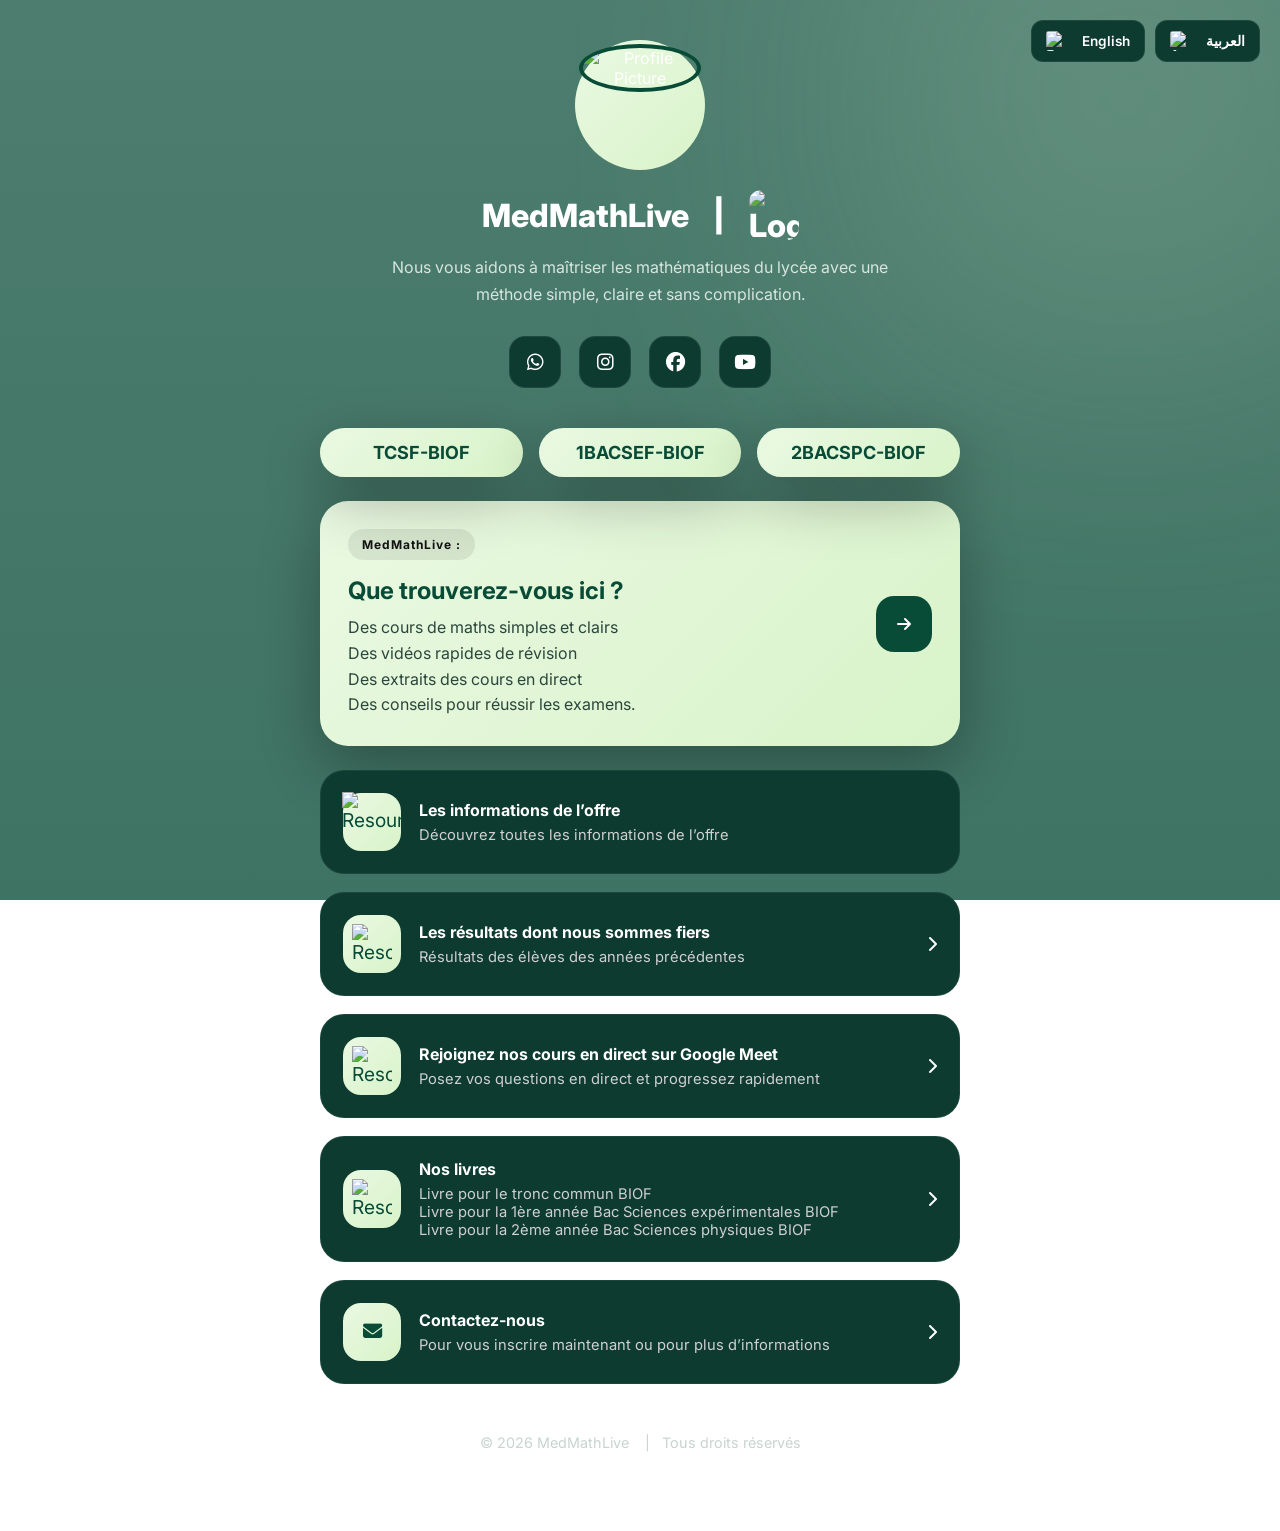
==== index.html @ 4af02d00 "Add files via upload" ====
<!-- index.html -->
<!DOCTYPE html>
<html lang="fr">
<head>
  <meta charset="UTF-8" />
  <meta name="viewport" content="width=device-width, initial-scale=1.0" />
  <title>MedMathLive</title>

  <!-- Google Font -->
  <link rel="preconnect" href="https://fonts.googleapis.com">
  <link rel="preconnect" href="https://fonts.gstatic.com" crossorigin>
  <link href="https://fonts.googleapis.com/css2?family=Inter:wght@400;500;600;700;800&display=swap" rel="stylesheet">

  <!-- Icons -->
  <link
    rel="stylesheet"
    href="https://cdnjs.cloudflare.com/ajax/libs/font-awesome/6.5.1/css/all.min.css"
  />

  <link rel="stylesheet" href="style.css" />
</head>

<body>

  <div class="background-glow"></div>

  <!-- 🌐 LANGUAGE SWITCHER -->
  <div class="lang-switcher">
    <a href="en.html" class="lang-btn">
    <img src="images/uk-flag.png" alt="English" class="flag-icon">
    English
    </a>

   <a href="ar.html" class="lang-btn">
   <img src="images/morocco-flag.png" alt="Arabic" class="flag-icon">
  العربية
    </a>
  </div>

  <main class="container">

    <!-- Profile Section -->
    <section class="profile-section">

      <div class="profile-ring">
        <img
     src="images/imageprofile.png"
     alt="Profile Picture"
     class="profile-image"
     id="profileImg"
        />
      </div>

      <h1 class="title">
     MedMathLive&nbsp;&nbsp;&nbsp;&nbsp;| &nbsp;    
      <img src="images/logo.png" alt="Logo"   class="title-logo">
     </h1>

      <p class="bio">
        Nous vous aidons à maîtriser les mathématiques du lycée avec une méthode simple, claire et sans complication.
      </p>

      <div class="socials">

        <a href="https://wa.me/+212695561117" target="_blank">
        <i class="fab fa-whatsapp"></i>
        </a>

        <a href="https://www.instagram.com/medmathlive/" target="_blank">
          <i class="fab fa-instagram"></i>
        </a>

        <a href="https://web.facebook.com/MedMathLive" target="_blank">
          <i class="fab fa-facebook"></i>
        </a>

        <a href="https://www.youtube.com/@MedMathLive" target="_blank">
          <i class="fab fa-youtube"></i>
        </a>


      </div>

    </section>

   <!-- annees -->
   <div class="annees-row">

    <a href="books.html" class="featured-card small-card">
    <div class="featured-content">
        <h2>TCSF-BIOF</h2>
    </div>
    </a>
 
    <a href="books.html#annees" class="featured-card small-card">
  <div class="featured-content">
    <h2>1BACSEF-BIOF</h2>
  </div>
  </a>

   <a href="books.html#anneess" class="featured-card small-card">
    <div class="featured-content">
      <h2>2BACSPC-BIOF</h2>
    </div>
   </a>
    </div>


    <!-- Featured CTA -->
    <a href="infoes.html" class="featured-card">

      <div class="featured-content">
        <span class="featured-badge">MedMathLive :</span>

        <h2>Que trouverez-vous ici ?</h2>

        <p>
          Des cours de maths simples et clairs<br>
Des vidéos rapides de révision<br>
Des extraits des cours en direct<br>
Des conseils pour réussir les examens.
        </p>
      </div>

      <div class="featured-arrow">
        <i class="fa-solid fa-arrow-right"></i>
      </div>

    </a>

    <!-- Links -->
    <section class="links-section">

      <a href="infoes.html" class="link-card">
     <div class="link-left">
    <div class="icon-box">
     <img src="images/offreinfo.png" alt="Resources" class="custom-icon big-icon">
    </div>
  
     <div>
      <h3>Les informations de l’offre</h3>
      <p>Découvrez toutes les informations de l’offre</p>
    </div>
    </div>

      <a href="rslt.html" class="link-card">
     <div class="link-left">
    <div class="icon-box">
      <img src="images/clipboard-check.png" alt="Resources" class="custom-icon">
    </div>
  
     <div>
      <h3>Les résultats dont nous sommes fiers</h3>
      <p>Résultats des élèves des années précédentes</p>
    </div>
    </div>

    <i class="fa-solid fa-chevron-right"></i>
    </a>

     <a href="https://example.com" class="link-card">
     <div class="link-left">
    <div class="icon-box">
      <img src="images/googlemeetlogo.png" alt="Resources" class="custom-icon">
    </div>

          <div>
            <h3>Rejoignez nos cours en direct sur Google Meet</h3>
            <p>Posez vos questions en direct et progressez rapidement</p>
          </div>
        </div>

        <i class="fa-solid fa-chevron-right"></i>
      </a>

      <a href="books.html" class="link-card">
     <div class="link-left">
    <div class="icon-box">
      <img src="images/book.png" alt="Resources" class="custom-icon">
    </div>

          <div>
            <h3>Nos livres</h3>
            <p class="multi-line">Livre pour le tronc commun BIOF
Livre pour la 1ère année Bac Sciences expérimentales BIOF
Livre pour la 2ème année Bac Sciences physiques BIOF</p>
          </div>
        </div>

        <i class="fa-solid fa-chevron-right"></i>
      </a>

      <a href="mailto:mathslives20@gmail.com" class="link-card">
        <div class="link-left">
          <div class="icon-box">
            <i class="fa-solid fa-envelope"></i>
          </div>

          <div>
            <h3>Contactez-nous</h3>
            <p>Pour vous inscrire maintenant ou pour plus d’informations</p>
          </div>
        </div>

        <i class="fa-solid fa-chevron-right"></i>
      </a>

    </section>

    <footer>
      <p>© 2026 MedMathLive&nbsp;&nbsp;&nbsp;&nbsp;| &nbsp; Tous droits réservés</p>
    </footer>

  </main>
<script>
  const ring = document.querySelector(".profile-ring");
  const img = document.getElementById("profileImg");

  const img1 = "images/imageprofile.png";
  const img2 = "images/imageprofile2.png";

  let toggled = false;
  let busy = false; // prevents overlap

  function animateSwap(targetImg) {
    if (busy) return;
    busy = true;

    ring.classList.add("spin");

    setTimeout(() => {
      img.src = targetImg;
    }, 500); // swap mid rotation

    setTimeout(() => {
      ring.classList.remove("spin");
      busy = false;
    }, 1000);
  }

  // CLICK behavior (toggle each time)
  ring.addEventListener("click", () => {
    toggled = !toggled;
    animateSwap(toggled ? img2 : img1);
  });

  // 🔥 INTRO SEQUENCE (run once)
  window.addEventListener("load", () => {
    // start state
    img.src = img1;

    setTimeout(() => {
      animateSwap(img2);

      // after 3s, go back
      setTimeout(() => {
        animateSwap(img1);
      }, 4000); // 1s animation + 3s wait
    }, 1000);
  });
</script>

</body>
</html>
---- style.css ----
/* style.css */

*{
  margin:0;
  padding:0;
  box-sizing:border-box;
}

body{
  font-family:'Inter',sans-serif;

  background:
    linear-gradient(
      rgba(8,75,55,0.72),
      rgba(8,75,55,0.78)
    ),
    url("images/backimage.png");

  background-size:cover;
  background-position:center;
  background-attachment:fixed;

  color:white;
  min-height:100vh;
  overflow-x:hidden;
  position:relative;
}

.background-glow{
  position:fixed;
  width:500px;
  height:500px;
  background:linear-gradient(
    135deg,
    #eaf9e2,
    #d8f3c9
  );
  filter:blur(140px);
  opacity:0.18;
  top:-150px;
  right:-100px;
  z-index:0;
}

.container{
  width:100%;
  max-width:680px;
  margin:auto;
  padding:40px 20px 80px;
  position:relative;
  z-index:1;
}

/* Profile */

.profile-section{
  text-align:center;
  margin-bottom:40px;
}

.profile-ring{
  width:130px;
  height:130px;
  margin:auto;
  border-radius:50%;
  padding:4px;
  background:linear-gradient(
    135deg,
    #eaf9e2,
    #d8f3c9
  );
  margin-bottom:20px;
}

.profile-image{
  width:100%;
  height:100%;
  object-fit:cover;
  border-radius:50%;
  border:4px solid #084b37;
}

.profile-section h1{
  font-size:2rem;
  font-weight:800;
  margin-bottom:14px;
}

.bio{
  max-width:520px;
  margin:auto;
  color:#d6e6df;
  line-height:1.7;
  font-size:1rem;
}

/* Socials */

.socials{
  display:flex;
  justify-content:center;
  gap:18px;
  margin-top:28px;
}

.socials a{
  width:52px;
  height:52px;
  border-radius:16px;
  background:#0d3b2f;
  display:flex;
  align-items:center;
  justify-content:center;
  text-decoration:none;
  color:white;
  font-size:1.2rem;
  transition:0.3s ease;
  border:1px solid rgba(255,255,255,0.08);
}

.socials a:hover{
  transform:translateY(-4px);
  background:#115340;
}

/* Featured Card */

.featured-card{
  display:flex;
  justify-content:space-between;
  align-items:center;
  gap:20px;
  text-decoration:none;
  color:#111;

  background:linear-gradient(
    135deg,
    #eaf9e2,
    #d8f3c9
  );

  padding:28px;
  border-radius:28px;
  margin-bottom:24px;

  box-shadow:
    0 20px 60px rgba(0,0,0,0.3);

  transition:0.3s ease;
}

.featured-card:hover{
  transform:translateY(-4px);
}

.featured-badge{
  display:inline-block;
  background:rgba(0,0,0,0.08);
  padding:8px 14px;
  border-radius:999px;
  font-size:0.75rem;
  font-weight:700;
  letter-spacing:1px;
  margin-bottom:16px;
}

.featured-card h2{
  font-size:1.5rem;
  margin-bottom:10px;
  color:#084b37;
}

.featured-card p{
  color:#2b463c;
  line-height:1.6;
}

.featured-arrow{
  min-width:56px;
  height:56px;
  border-radius:18px;
  background:#084b37;
  display:flex;
  align-items:center;
  justify-content:center;
  color:white;
  font-size:1rem;
}

/* Links */

.links-section{
  display:flex;
  flex-direction:column;
  gap:18px;
}

.link-card{
  background:#0d3b2f;
  border:1px solid rgba(255,255,255,0.06);
  border-radius:24px;
  padding:22px;

  display:flex;
  align-items:center;
  justify-content:space-between;

  text-decoration:none;
  color:white;

  transition:0.3s ease;
}

.link-card:hover{
  transform:translateY(-3px);
  background:#115340;
}

.link-left{
  display:flex;
  align-items:center;
  gap:18px;
}

.icon-box{
  width:58px;
  height:58px;
  border-radius:18px;

  background:linear-gradient(
    135deg,
    #eaf9e2,
    #d8f3c9
  );

  display:flex;
  align-items:center;
  justify-content:center;

  color:#084b37;
  font-size:1.2rem;
}

.link-card h3{
  font-size:1rem;
  margin-bottom:6px;
}

.link-card p{
  color:#d0d0d0;
  font-size:0.92rem;
}

/* Footer */

footer{
  text-align:center;
  margin-top:50px;
  color:#c7d4cf;
  font-size:0.9rem;
}

/* Mobile */

@media(max-width:600px){

  .featured-card{
    flex-direction:column;
    align-items:flex-start;
  }

  .featured-arrow{
    width:100%;
  }

  .profile-section h1{
    font-size:1.7rem;
  }

}


/* 🌐 LANGUAGE SWITCHER */
.lang-switcher{
  position:absolute;
  top:20px;
  right:20px;
  display:flex;
  gap:10px;
  z-index:999;
}

.lang-btn{
  padding:10px 14px;
  border-radius:12px;
  background:#0d3b2f;
  border:1px solid rgba(255,255,255,0.08);
  color:white;
  text-decoration:none;
  font-size:0.85rem;
  font-weight:600;
  transition:0.3s ease;
  backdrop-filter: blur(10px);
}

.lang-btn:hover{
  transform:translateY(-2px);
  background:#115340;
}

.flag-icon{
  width:20px;
  height:20px;
  object-fit:cover;
  border-radius:3px;
  margin-right:8px;
  vertical-align:middle;
}

.lang-btn{
  display:flex;
  align-items:center;
  gap:8px;
}

.title{
  display:flex;
  align-items:center;
  justify-content:center;
  gap:12px;
}

.title-logo{
  width:50px;
  height:50px;
  object-fit:cover;
  border-radius:12px;
}

.custom-icon {
  width: 40px;
  height: 40px;
  object-fit: contain;
}


.multi-line {
  white-space: pre-line;
}

@media (max-width: 1100px) {
  .lang-btn {
    padding: 4px 6px;   /* smaller padding */
    font-size: 0.5rem; /* smaller text */
  }

  .flag-icon {
    width: 10px;        /* smaller flag */
    height: 10px;
    margin-right: 2px;
  }
}


.big-icon {
    width: 60px;
    height: 60px;
}

/* ================= SLIDER ================= */

.slider-container{
  margin-bottom:30px;
}

.slider{
  position:relative;
  width:100%;
  height:420px;
  overflow:hidden;
  border-radius:24px;
}

/* track */
.slider-track{
  display:flex;
  height:100%;
  transition:transform 0.5s ease;
}

/* images */
.slider-track img{
  width:100%;
  height:100%;
  object-fit:contain;
  flex-shrink:0;
  border-radius:24px;
  background:linear-gradient(135deg,#0d3b2f,#115340);
}

/* arrows */
.slider-btn{
  position:absolute;
  top:50%;
  transform:translateY(-50%);
  width:45px;
  height:45px;
  border:none;
  border-radius:50%;
  background:rgba(0,0,0,0.4);
  color:white;
  cursor:pointer;
  display:flex;
  align-items:center;
  justify-content:center;
  z-index:10;
  transition:0.3s ease;
}

.slider-btn:hover{
  background:rgba(0,0,0,0.7);
}

.slider-btn.left{ left:10px; }
.slider-btn.right{ right:10px; }

/* dots */
.dots{
  display:flex;
  justify-content:center;
  align-items:center;
  gap:10px;
  margin-top:14px;
}

.dot{
  width:8px;
  height:8px;
  border-radius:50%;
  background:#000;
  opacity:0.6;
  transition:0.3s ease;
}

.dot.active{
  background:#fff;
  opacity:1;
  transform:scale(1.6);
}

.slider{
  touch-action:pan-y;
}

@media(max-width:600px){
  .slider-btn{
    display:none;
  }
}

.back-btn{
  color:white;
  text-decoration:none;
  font-weight:600;
  font-size:1.1rem;
  padding:10px 18px;
  border-radius:12px;
  background:rgba(255,255,255,0.1);
  transition:0.3s ease;
  display:flex;
  align-items:center;
  gap:6px;
}

.back-btn:hover{
  background:rgba(255,255,255,0.2);
  transform:translateY(-2px);
}


/* ================= ZOOM SCROLL SLIDER (FIXED RESPONSIVE) ================= */

.zoom-slider .slider {
  position: relative;
  width: 100%;
  height: 70vh;        /* ✅ responsive instead of fixed 500px */
  max-height: 650px;
  min-height: 320px;
  overflow: hidden;
  border-radius: 24px;
}

/* track */
.zoom-slider .slider-track {
  display: flex;
  height: 100%;
}

/* slide */
.zoom-slider .slide {
  min-width: 100%;
  height: 100%;
  overflow-y: auto;
  overflow-x: hidden;
  background: #0d3b2f;
  display: flex;
  justify-content: center;
  align-items: flex-start;
}

/* image */
.zoom-slider .slide img {
  width: 100%;
  height: auto;
  max-width: 100%;
  display: block;
}

.video-container {
  position: relative;
  width: 100%;
  height: 300% !important;
  max-width: 100%;
  overflow: hidden;
  border-radius: 20px;
}

.video-container video {
  position: relative;
  top: 0;
  left: 0;
  width: 100%;
  height: 300% !important;
  object-fit: contain; /* or cover */
  border-radius: 20px;
  display: block;
}

/* ================= MOBILE FIX ================= */

@media (max-width: 600px) {
  .zoom-slider .slider {
    height: 60vh;
  }

  .zoom-slider iframe {
    height: 60vh;
  }
}


/* rotation animation */
@keyframes ringSpin {
  0% {
    transform: rotateY(0deg);
  }
  50% {
    transform: rotateY(180deg);
  }
  100% {
    transform: rotateY(360deg);
  }
}

.profile-ring {
  perspective: 1000px;
}

.profile-ring.spin {
  animation: ringSpin 1s ease-in-out;
}

.annees-row {
  display: flex;
  gap: 16px;
  justify-content: space-between;
  margin-top: 20px;
}

/* make them smaller */
.small-card {
  flex: 1;
  padding: 14px 16px;
  text-align: center;
}

/* optional: make text nicer */
.small-card h2 {
  font-size: 18px;
  margin: 0;
}

/* mobile fix */
@media (max-width: 600px) {
  .annees-row {
    flex-direction: column;
  }
}

.small-card {
  display: flex;
  align-items: center;
  justify-content: center;
  text-align: center;
}



/*-------------------*-*--------------*/
/* Book card */
.book-card-content {
    width: 100%;
    height: 100%;
    overflow: hidden;
    border-radius: inherit;
}

.book-card-content img {
    width: 100%;
    height: 100%;
    display: block;
    object-fit: cover;      /* fills the card, cropping if needed */
    object-position: center;
}

.arabic-text {
    padding-right: 20px;
    text-align: right !important;
    direction: ltr !important;
}
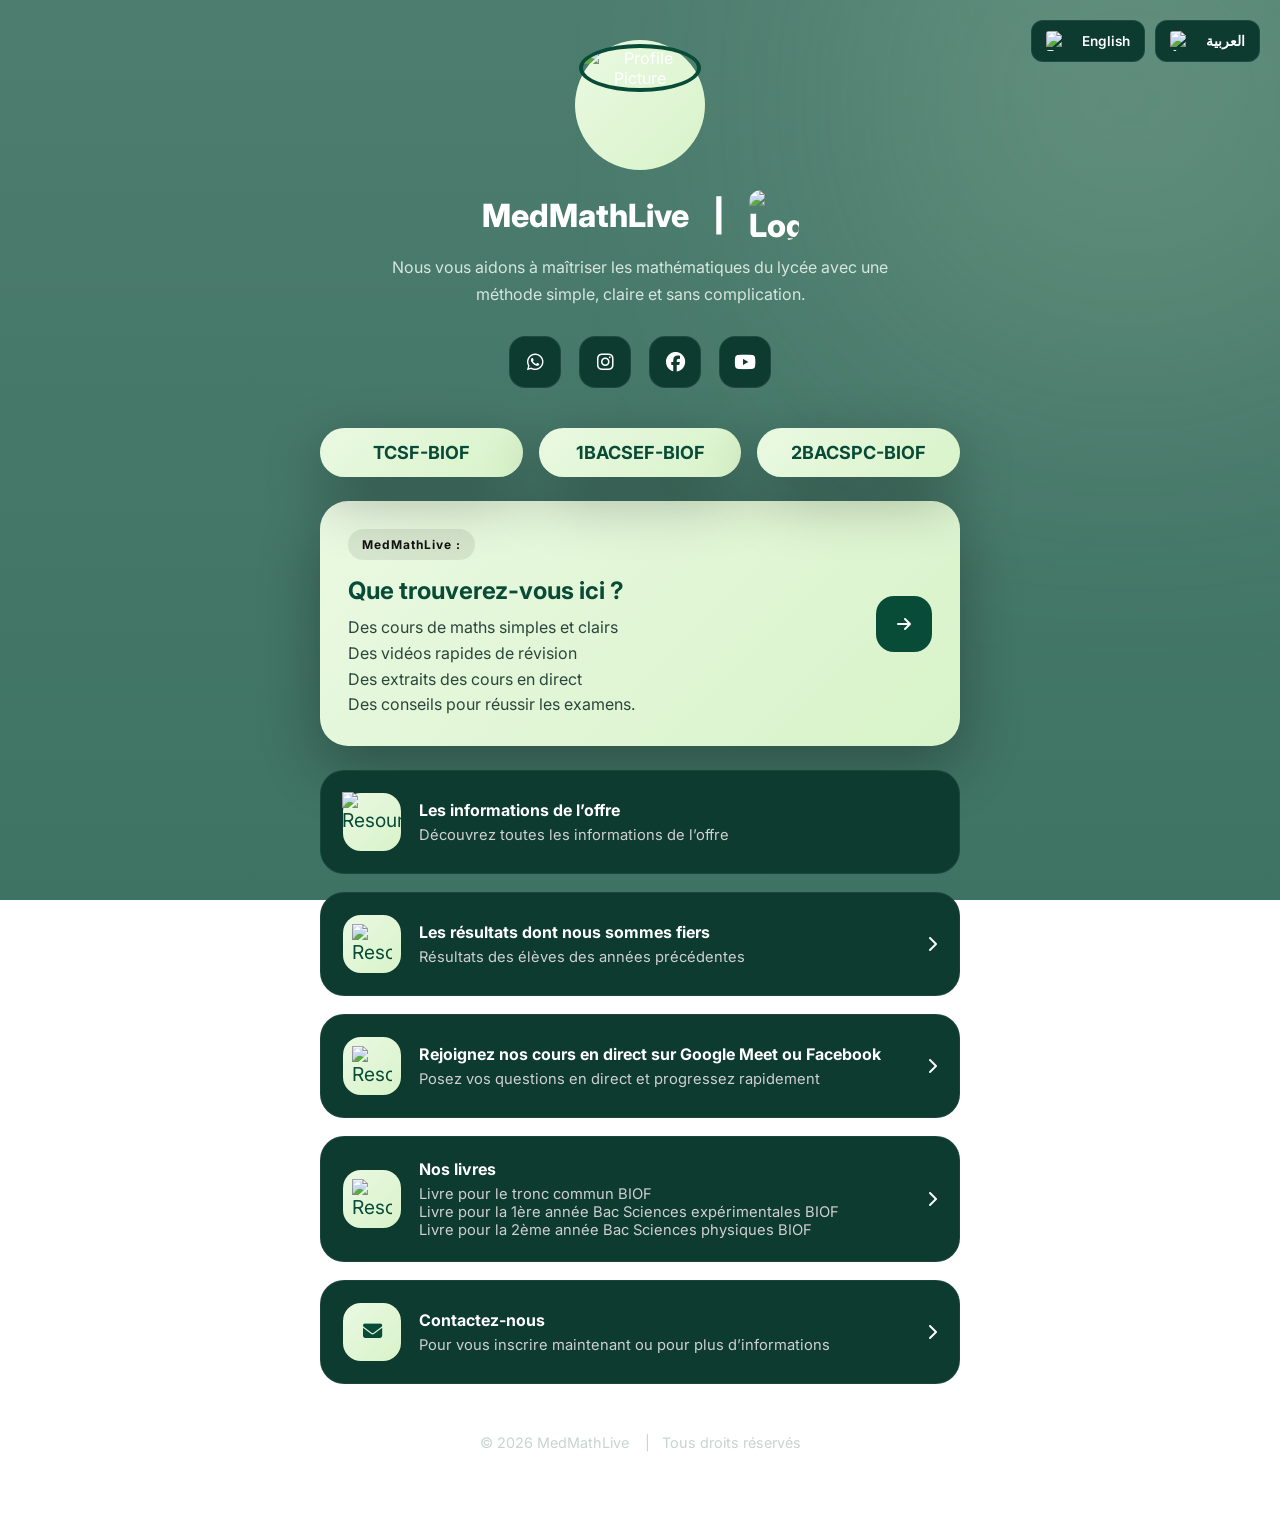
==== commit 82d26672: "Add files via upload" ====
--- a/index.html
+++ b/index.html
@@ -158,14 +158,14 @@
     <i class="fa-solid fa-chevron-right"></i>
     </a>
 
-     <a href="https://example.com" class="link-card">
+     <a href="https://api.whatsapp.com/send/?phone=212695561117&text=%D8%A3%D8%B1%D9%8A%D8%AF%20%D9%85%D8%B9%D9%88%D9%85%D8%A7%D8%AA%20%D8%AD%D9%88%D9%84%20%D8%A7%D9%84%D8%AA%D8%B3%D8%AC%D9%8A%D9%84%20%D9%81%D9%8A%20%D8%A7%D9%84%D8%B9%D8%B1%D8%B6" class="link-card">
      <div class="link-left">
     <div class="icon-box">
       <img src="images/googlemeetlogo.png" alt="Resources" class="custom-icon">
     </div>
 
           <div>
-            <h3>Rejoignez nos cours en direct sur Google Meet</h3>
+            <h3>Rejoignez nos cours en direct sur Google Meet ou Facebook</h3>
             <p>Posez vos questions en direct et progressez rapidement</p>
           </div>
         </div>
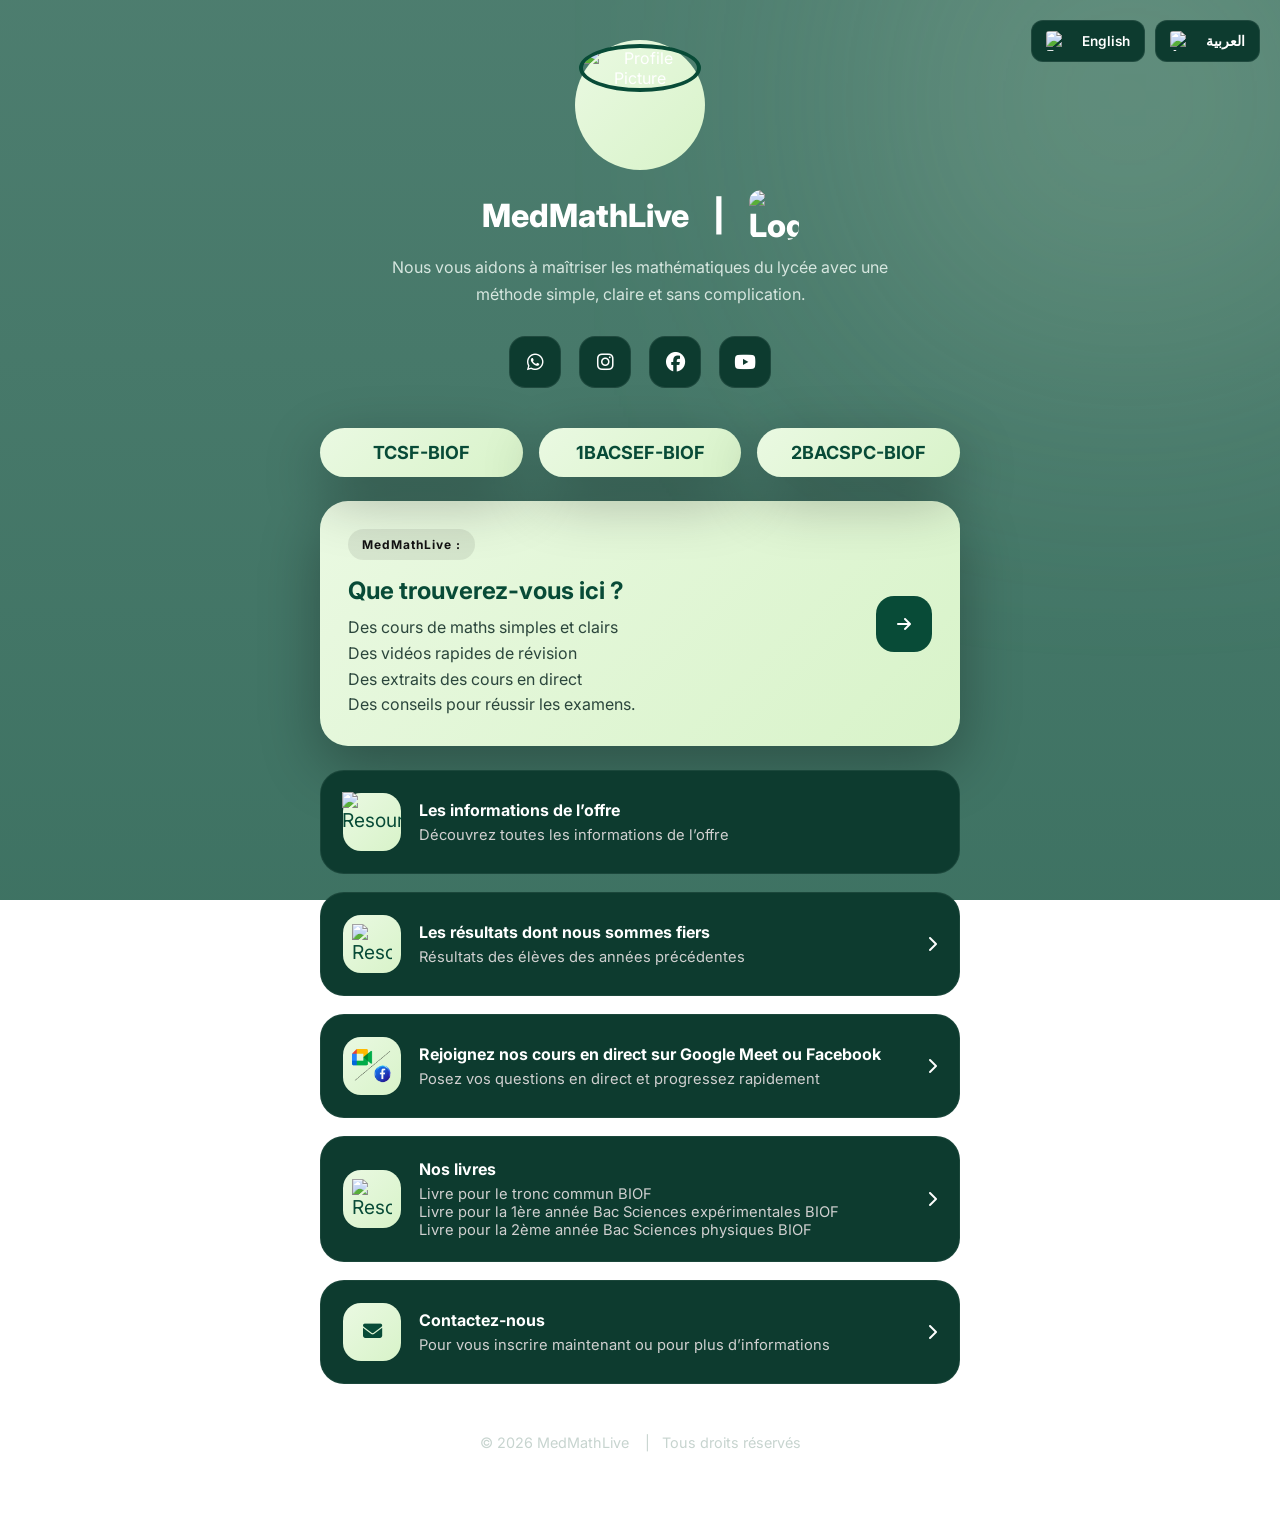
==== commit 32ca73c0: "Add files via upload" ====
--- a/index.html
+++ b/index.html
@@ -62,7 +62,7 @@
 
       <div class="socials">
 
-        <a href="https://wa.me/+212695561117" target="_blank">
+        <a href="https://wa.me/+212780403463" target="_blank">
         <i class="fab fa-whatsapp"></i>
         </a>
 
@@ -158,7 +158,7 @@
     <i class="fa-solid fa-chevron-right"></i>
     </a>
 
-     <a href="https://api.whatsapp.com/send/?phone=212695561117&text=%D8%A3%D8%B1%D9%8A%D8%AF%20%D9%85%D8%B9%D9%88%D9%85%D8%A7%D8%AA%20%D8%AD%D9%88%D9%84%20%D8%A7%D9%84%D8%AA%D8%B3%D8%AC%D9%8A%D9%84%20%D9%81%D9%8A%20%D8%A7%D9%84%D8%B9%D8%B1%D8%B6" class="link-card">
+     <a href="https://api.whatsapp.com/send/?phone=212780403463&text=%D8%A3%D8%B1%D9%8A%D8%AF%20%D9%85%D8%B9%D9%88%D9%85%D8%A7%D8%AA%20%D8%AD%D9%88%D9%84%20%D8%A7%D9%84%D8%AA%D8%B3%D8%AC%D9%8A%D9%84%20%D9%81%D9%8A%20%D8%A7%D9%84%D8%B9%D8%B1%D8%B6" class="link-card">
      <div class="link-left">
     <div class="icon-box">
       <img src="images/googlemeetlogo.png" alt="Resources" class="custom-icon">
